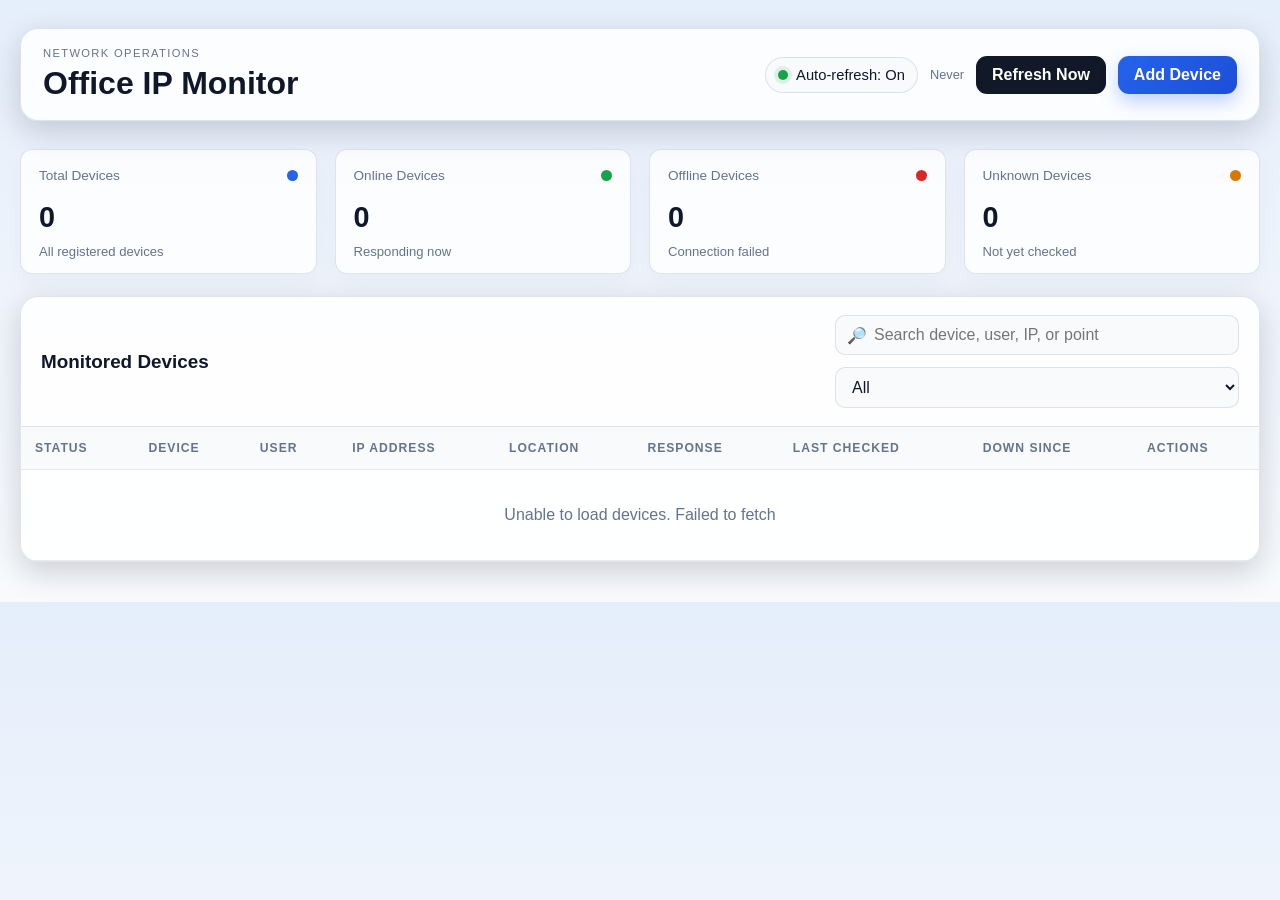
==== frontend/index.html @ e68c0219 "upload" ====
<!DOCTYPE html>
<html lang="en">
  <head>
    <meta charset="UTF-8" />
    <meta name="viewport" content="width=device-width, initial-scale=1.0" />
    <title>Office IP Monitor</title>
    <link rel="stylesheet" href="css/style.css" />
  </head>
  <body>
    <div class="app-shell">
      <header class="topbar">
        <div>
          <p class="eyebrow">Network Operations</p>
          <h1>Office IP Monitor</h1>
        </div>

        <div class="topbar-actions">
          <div class="status-inline" aria-live="polite">
            <span id="auto-refresh-indicator" class="dot"></span>
            <span>Auto-refresh: On</span>
          </div>
          <span class="meta" id="last-updated">Never</span>
          <button id="refresh-btn" class="secondary-button" type="button">Refresh Now</button>
          <button id="add-device-btn" class="button" type="button">Add Device</button>
        </div>
      </header>

      <section class="summary-grid" aria-label="Device summary dashboard">
        <article class="summary-card">
          <div class="summary-label">
            <span>Total Devices</span>
            <span class="chip" style="background: #2563eb"></span>
          </div>
          <p id="summary-total" class="summary-value">0</p>
          <p class="summary-subtext">All registered devices</p>
        </article>

        <article class="summary-card">
          <div class="summary-label">
            <span>Online Devices</span>
            <span class="chip" style="background: #16a34a"></span>
          </div>
          <p id="summary-online" class="summary-value">0</p>
          <p class="summary-subtext">Responding now</p>
        </article>

        <article class="summary-card">
          <div class="summary-label">
            <span>Offline Devices</span>
            <span class="chip" style="background: #dc2626"></span>
          </div>
          <p id="summary-offline" class="summary-value">0</p>
          <p class="summary-subtext">Connection failed</p>
        </article>

        <article class="summary-card">
          <div class="summary-label">
            <span>Unknown Devices</span>
            <span class="chip" style="background: #d97706"></span>
          </div>
          <p id="summary-unknown" class="summary-value">0</p>
          <p class="summary-subtext">Not yet checked</p>
        </article>
      </section>

      <div id="offline-alert" class="alert-banner" aria-live="assertive"></div>

      <section class="panel" aria-label="Monitored devices table">
        <div class="panel-header">
          <h2>Monitored Devices</h2>
          <div class="controls">
            <div class="search-wrap">
              <span class="icon">🔎</span>
              <input id="search-input" type="search" placeholder="Search device, user, IP, or point" aria-label="Search devices" />
            </div>
            <select id="status-filter" class="select-field" aria-label="Filter devices">
              <option value="all">All</option>
              <option value="online">Online</option>
              <option value="offline">Offline</option>
              <option value="unknown">Unknown</option>
            </select>
          </div>
        </div>

        <div class="table-wrap">
          <table>
            <thead>
              <tr>
                <th>Status</th>
                <th>Device</th>
                <th>User</th>
                <th>IP Address</th>
                <th>Location</th>
                <th>Response</th>
                <th>Last Checked</th>
                <th>Down Since</th>
                <th>Actions</th>
              </tr>
            </thead>
            <tbody id="device-table-body"></tbody>
          </table>
        </div>
      </section>
    </div>

    <div id="device-modal" class="modal-backdrop" aria-hidden="true">
      <div class="modal" role="dialog" aria-modal="true" aria-labelledby="device-modal-title">
        <div class="modal-header">
          <h3 id="device-modal-title">Add Device</h3>
          <button type="button" class="icon-button" data-close="device-modal" aria-label="Close modal">✕</button>
        </div>

        <form id="device-form">
          <div class="modal-body">
            <div class="form-grid">
              <div class="form-field">
                <label for="device-name">Device name</label>
                <input id="device-name" name="device_name" type="text" required />
              </div>
              <div class="form-field">
                <label for="user-name">User name</label>
                <input id="user-name" name="user_name" type="text" required />
              </div>
              <div class="form-field">
                <label for="ip-address">IP address</label>
                <input id="ip-address" name="ip_address" type="text" placeholder="192.168.1.10" required />
              </div>
              <div class="form-field">
                <label for="location">Location / Point</label>
                <input id="location" name="location_or_point" type="text" required />
              </div>
              <div class="form-field full">
                <label for="notes">Notes (optional)</label>
                <textarea id="notes" name="notes" placeholder="Optional notes about the device or branch"></textarea>
              </div>
              <div class="form-field full">
                <label class="checkbox-row">
                  <input id="is-active" name="is_active" type="checkbox" checked />
                  <span>Enable monitoring for this device</span>
                </label>
              </div>
            </div>
            <p id="form-status" class="form-status" aria-live="polite"></p>
          </div>

          <div class="modal-footer">
            <button id="cancel-device" type="button" class="ghost-button">Cancel</button>
            <button type="submit" class="button">Save Device</button>
          </div>
        </form>
      </div>
    </div>

    <div id="delete-confirm-modal" class="modal-backdrop" aria-hidden="true">
      <div class="modal" role="dialog" aria-modal="true" aria-labelledby="delete-title">
        <div class="modal-header">
          <h3 id="delete-title">Delete Device</h3>
          <button type="button" class="icon-button" data-close="delete-confirm-modal" aria-label="Close delete modal">✕</button>
        </div>

        <div class="modal-body">
          <p>Are you sure you want to remove <strong id="delete-device-name"></strong>?</p>
          <input id="delete-device-id" type="hidden" />
        </div>

        <div class="modal-footer">
          <button id="cancel-delete" type="button" class="ghost-button">Cancel</button>
          <button id="confirm-delete" type="button" class="button">Delete</button>
        </div>
      </div>
    </div>

    <script src="js/app.js"></script>
  </body>
</html>
---- frontend/css/style.css ----
:root {
  --bg: #0f172a;
  --bg-soft: #111827;
  --panel: #ffffff;
  --panel-alt: #f8fafc;
  --panel-dark: #111827;
  --panel-dark-soft: #1f2937;
  --primary: #2563eb;
  --primary-strong: #1d4ed8;
  --success: #16a34a;
  --success-soft: rgba(22, 163, 74, 0.14);
  --danger: #dc2626;
  --danger-soft: rgba(220, 38, 38, 0.12);
  --warning: #d97706;
  --warning-soft: rgba(217, 119, 6, 0.14);
  --muted: #64748b;
  --text: #0f172a;
  --text-light: #e2e8f0;
  --border: rgba(148, 163, 184, 0.28);
  --shadow: 0 10px 30px rgba(15, 23, 42, 0.18);
  --radius: 18px;
  --radius-md: 12px;
}

* {
  box-sizing: border-box;
}

html {
  scroll-behavior: smooth;
}

body {
  margin: 0;
  font-family: "Segoe UI", Tahoma, Geneva, Verdana, sans-serif;
  background: linear-gradient(180deg, #e5eefb 0%, #f8fafc 100%);
  color: var(--text);
}

button,
input,
select,
textarea {
  font: inherit;
}

button {
  cursor: pointer;
}

.app-shell {
  max-width: 1400px;
  margin: 0 auto;
  padding: 28px 20px 40px;
}

.topbar {
  display: flex;
  align-items: center;
  justify-content: space-between;
  gap: 16px;
  padding: 18px 22px;
  border: 1px solid var(--border);
  border-radius: var(--radius);
  background: rgba(255, 255, 255, 0.84);
  box-shadow: var(--shadow);
  backdrop-filter: blur(10px);
  margin-bottom: 28px;
}

.eyebrow {
  margin: 0 0 6px;
  letter-spacing: 0.12em;
  text-transform: uppercase;
  font-size: 0.7rem;
  color: var(--muted);
}

h1 {
  margin: 0;
  font-size: clamp(1.8rem, 2.5vw, 2.6rem);
}

.topbar-actions {
  display: flex;
  align-items: center;
  gap: 12px;
  flex-wrap: wrap;
}

.status-inline {
  display: inline-flex;
  align-items: center;
  gap: 8px;
  padding: 9px 12px;
  border-radius: 999px;
  background: #f8fafc;
  border: 1px solid var(--border);
  color: var(--text);
  font-size: 0.92rem;
}

.status-inline .dot {
  width: 10px;
  height: 10px;
  border-radius: 50%;
  background: var(--success);
  box-shadow: 0 0 0 4px rgba(22, 163, 74, 0.12);
}

.status-inline .dot.offline {
  background: var(--danger);
  box-shadow: 0 0 0 4px rgba(220, 38, 38, 0.12);
}

.status-inline .dot.unknown {
  background: var(--warning);
  box-shadow: 0 0 0 4px rgba(217, 119, 6, 0.12);
}

.button,
.secondary-button,
.icon-button,
.ghost-button {
  appearance: none;
  border: none;
  border-radius: 11px;
  padding: 10px 16px;
  font-weight: 600;
  transition: all 0.2s ease;
}

.button {
  background: linear-gradient(135deg, var(--primary) 0%, var(--primary-strong) 100%);
  color: white;
  box-shadow: 0 8px 18px rgba(37, 99, 235, 0.28);
}

.button:hover {
  transform: translateY(-1px);
}

.secondary-button {
  background: var(--panel-dark);
  color: white;
}

.ghost-button {
  background: transparent;
  border: 1px solid var(--border);
  color: var(--text);
}

.icon-button {
  padding: 8px 10px;
  background: transparent;
  border: 1px solid var(--border);
  color: var(--text);
}

.summary-grid {
  display: grid;
  grid-template-columns: repeat(4, minmax(180px, 1fr));
  gap: 18px;
  margin-bottom: 22px;
}

.summary-card {
  background: rgba(255, 255, 255, 0.8);
  border: 1px solid var(--border);
  border-radius: var(--radius-md);
  padding: 18px 18px 14px;
  box-shadow: 0 10px 20px rgba(148, 163, 184, 0.08);
}

.summary-label {
  display: flex;
  align-items: center;
  justify-content: space-between;
  color: var(--muted);
  font-size: 0.85rem;
  margin-bottom: 18px;
}

.summary-label .chip {
  width: 11px;
  height: 11px;
  border-radius: 50%;
  display: inline-block;
}

.summary-value {
  font-size: clamp(1.8rem, 2vw, 2.7rem);
  font-weight: 700;
  margin: 0;
}

.summary-subtext {
  margin: 10px 0 0;
  color: var(--muted);
  font-size: 0.82rem;
}

.alert-banner {
  display: none;
  align-items: center;
  gap: 10px;
  background: var(--danger-soft);
  border: 1px solid rgba(220, 38, 38, 0.25);
  color: #991b1b;
  padding: 12px 14px;
  border-radius: var(--radius-md);
  margin-bottom: 22px;
  font-weight: 600;
}

.alert-banner.show {
  display: flex;
}

.alert-badge {
  display: inline-flex;
  align-items: center;
  justify-content: center;
  width: 22px;
  height: 22px;
  border-radius: 50%;
  background: var(--danger);
  color: white;
  font-size: 0.8rem;
}

.panel {
  background: rgba(255, 255, 255, 0.88);
  border: 1px solid var(--border);
  border-radius: var(--radius);
  box-shadow: var(--shadow);
  overflow: hidden;
}

.panel-header {
  display: flex;
  align-items: center;
  justify-content: space-between;
  gap: 16px;
  padding: 18px 20px;
  border-bottom: 1px solid var(--border);
  flex-wrap: wrap;
}

.panel-header h2 {
  margin: 0;
  font-size: 1.18rem;
}

.controls {
  display: flex;
  flex-wrap: wrap;
  gap: 12px;
  align-items: center;
}

.search-wrap {
  position: relative;
  min-width: 220px;
  flex: 1 1 220px;
}

.search-wrap input {
  width: 100%;
  padding: 10px 12px 10px 38px;
  border-radius: 10px;
  border: 1px solid var(--border);
  background: #f8fafc;
  color: var(--text);
}

.search-wrap .icon {
  position: absolute;
  left: 12px;
  top: 50%;
  transform: translateY(-50%);
  color: var(--muted);
}

.select-field {
  min-width: 140px;
  padding: 10px 12px;
  border-radius: 10px;
  border: 1px solid var(--border);
  background: #f8fafc;
  color: var(--text);
}

.table-wrap {
  overflow-x: auto;
}

table {
  width: 100%;
  border-collapse: collapse;
  min-width: 980px;
}

th,
td {
  text-align: left;
  padding: 14px 14px;
  border-bottom: 1px solid rgba(148, 163, 184, 0.22);
  vertical-align: middle;
}

th {
  font-size: 0.76rem;
  letter-spacing: 0.08em;
  text-transform: uppercase;
  color: var(--muted);
  background: #f8fafc;
}

tbody tr {
  transition: background 0.2s ease;
}

tbody tr.offline-row {
  background: rgba(220, 38, 38, 0.04);
}

tbody tr:hover {
  background: rgba(148, 163, 184, 0.06);
}

.status-pill {
  display: inline-flex;
  align-items: center;
  gap: 7px;
  padding: 6px 10px;
  border-radius: 999px;
  font-size: 0.75rem;
  font-weight: 700;
  letter-spacing: 0.04em;
  text-transform: uppercase;
}

.status-pill.online {
  background: var(--success-soft);
  color: #166534;
}

.status-pill.offline {
  background: var(--danger-soft);
  color: #991b1b;
}

.status-pill.unknown {
  background: var(--warning-soft);
  color: #92400e;
}

.status-dot {
  width: 8px;
  height: 8px;
  border-radius: 50%;
  display: inline-block;
}

.status-dot.online {
  background: var(--success);
}

.status-dot.offline {
  background: var(--danger);
}

.status-dot.unknown {
  background: var(--warning);
}

.device-name {
  font-weight: 700;
}

.meta {
  color: var(--muted);
  font-size: 0.8rem;
}

.action-group {
  display: flex;
  align-items: center;
  gap: 8px;
  flex-wrap: wrap;
}

.action-group button {
  border: 1px solid var(--border);
  background: transparent;
  border-radius: 9px;
  padding: 7px 9px;
  color: var(--text);
  font-size: 0.8rem;
}

.action-group button.primary {
  background: rgba(37, 99, 235, 0.08);
  border-color: rgba(37, 99, 235, 0.2);
  color: var(--primary);
}

.action-group button.danger {
  border-color: rgba(220, 38, 38, 0.2);
  background: rgba(220, 38, 38, 0.06);
  color: var(--danger);
}

.empty-state {
  padding: 36px 18px;
  text-align: center;
  color: var(--muted);
}

.loading-state {
  padding: 24px 20px;
  color: var(--muted);
}

.modal-backdrop {
  display: none;
  position: fixed;
  inset: 0;
  background: rgba(15, 23, 42, 0.58);
  align-items: center;
  justify-content: center;
  padding: 20px;
  z-index: 30;
}

.modal-backdrop.open {
  display: flex;
}

.modal {
  width: min(560px, 100%);
  border: 1px solid var(--border);
  border-radius: 18px;
  background: white;
  box-shadow: 0 22px 60px rgba(15, 23, 42, 0.28);
  overflow: hidden;
}

.modal-header,
.modal-footer {
  display: flex;
  align-items: center;
  justify-content: space-between;
  gap: 12px;
  padding: 18px 20px;
}

.modal-header {
  border-bottom: 1px solid var(--border);
}

.modal-header h3 {
  margin: 0;
  font-size: 1.2rem;
}

.modal-body {
  padding: 18px 20px;
}

.form-grid {
  display: grid;
  grid-template-columns: repeat(2, minmax(0, 1fr));
  gap: 16px;
}

.form-field {
  display: flex;
  flex-direction: column;
  gap: 8px;
}

.form-field.full {
  grid-column: 1 / -1;
}

label {
  font-size: 0.82rem;
  font-weight: 600;
  color: var(--muted);
}

input,
select,
textarea {
  width: 100%;
  border: 1px solid var(--border);
  border-radius: 10px;
  background: #f8fafc;
  padding: 10px 12px;
  color: var(--text);
}

textarea {
  resize: vertical;
  min-height: 92px;
}

.checkbox-row {
  display: flex;
  align-items: center;
  gap: 10px;
  min-height: 44px;
}

.checkbox-row input {
  width: auto;
}

.form-status {
  min-height: 20px;
  color: var(--danger);
  font-size: 0.8rem;
}

@media (max-width: 720px) {
  .summary-grid {
    grid-template-columns: repeat(2, minmax(0, 1fr));
  }

  .topbar,
  .panel-header {
    align-items: flex-start;
  }

  .topbar,
  .panel-header,
  .controls {
    flex-direction: column;
  }

  .topbar-actions {
    width: 100%;
    justify-content: space-between;
  }

  .form-grid {
    grid-template-columns: 1fr;
  }
}

@media (max-width: 520px) {
  .app-shell {
    padding-left: 14px;
    padding-right: 14px;
  }

  .summary-grid {
    grid-template-columns: 1fr;
  }

  .button,
  .secondary-button,
  .ghost-button,
  .icon-button {
    width: 100%;
  }

  .topbar-actions {
    width: 100%;
  }

  .status-inline {
    width: 100%;
    justify-content: center;
  }
}
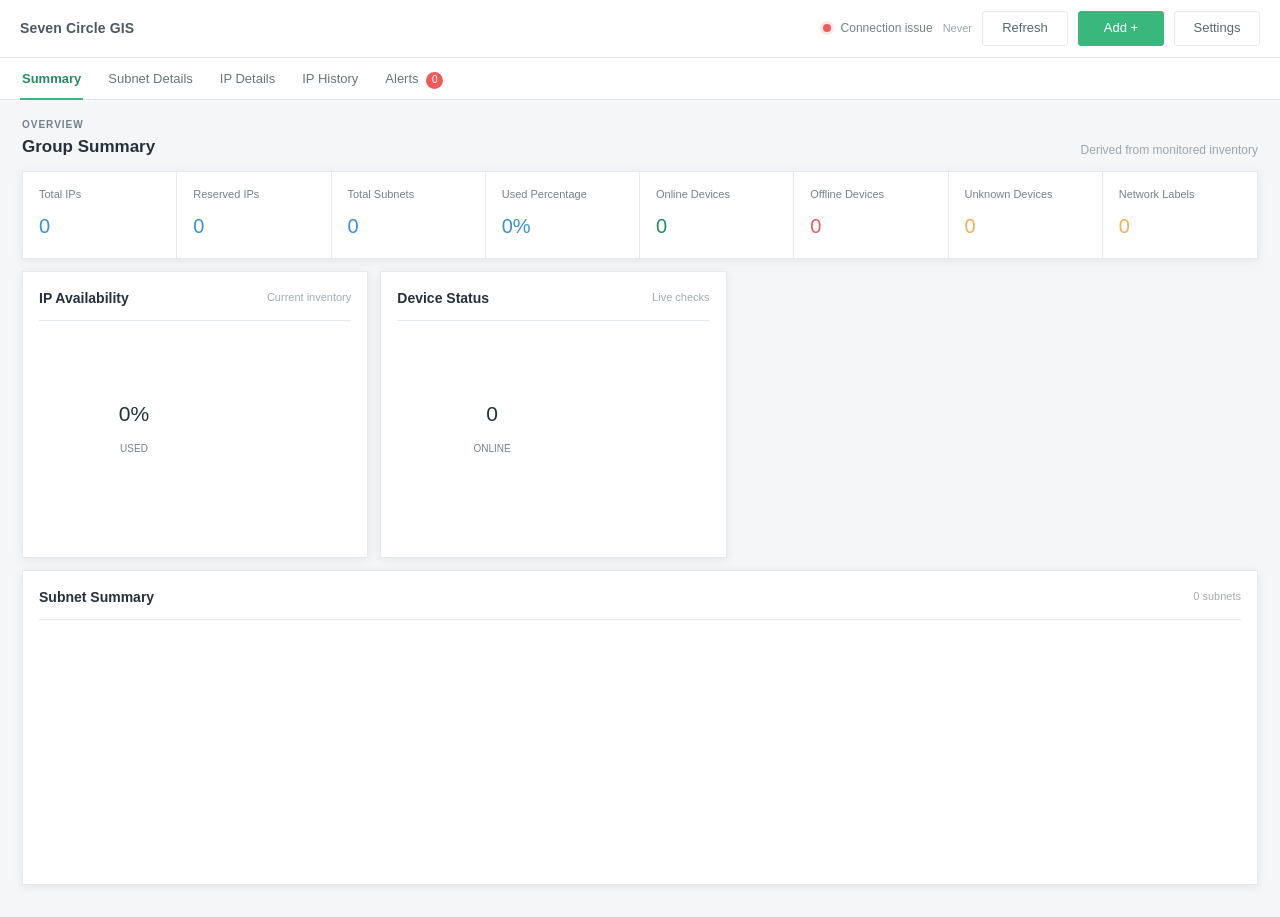
==== commit 8302a9b5: "upload" ====
--- a/frontend/index.html
+++ b/frontend/index.html
@@ -3,173 +3,26 @@
   <head>
     <meta charset="UTF-8" />
     <meta name="viewport" content="width=device-width, initial-scale=1.0" />
-    <title>Office IP Monitor</title>
+    <title>Seven Circle IPAM</title>
     <link rel="stylesheet" href="css/style.css" />
   </head>
   <body>
     <div class="app-shell">
       <header class="topbar">
-        <div>
-          <p class="eyebrow">Network Operations</p>
-          <h1>Office IP Monitor</h1>
-        </div>
-
-        <div class="topbar-actions">
-          <div class="status-inline" aria-live="polite">
-            <span id="auto-refresh-indicator" class="dot"></span>
-            <span>Auto-refresh: On</span>
-          </div>
-          <span class="meta" id="last-updated">Never</span>
-          <button id="refresh-btn" class="secondary-button" type="button">Refresh Now</button>
-          <button id="add-device-btn" class="button" type="button">Add Device</button>
-        </div>
+        <div class="brand-block"><h1>Seven Circle GIS</h1></div>
+        <div class="topbar-actions"><div class="live-status"><span id="auto-refresh-indicator" class="live-dot"></span><span id="connection-label">Live monitoring</span></div><span id="last-updated" class="last-updated">Never</span><button id="refresh-btn" class="top-button" type="button">Refresh</button><button id="add-device-btn" class="top-button top-button-primary" type="button">Add <span aria-hidden="true">+</span></button><button id="settings-btn" class="top-button" type="button">Settings</button></div>
       </header>
-
-      <section class="summary-grid" aria-label="Device summary dashboard">
-        <article class="summary-card">
-          <div class="summary-label">
-            <span>Total Devices</span>
-            <span class="chip" style="background: #2563eb"></span>
-          </div>
-          <p id="summary-total" class="summary-value">0</p>
-          <p class="summary-subtext">All registered devices</p>
-        </article>
-
-        <article class="summary-card">
-          <div class="summary-label">
-            <span>Online Devices</span>
-            <span class="chip" style="background: #16a34a"></span>
-          </div>
-          <p id="summary-online" class="summary-value">0</p>
-          <p class="summary-subtext">Responding now</p>
-        </article>
-
-        <article class="summary-card">
-          <div class="summary-label">
-            <span>Offline Devices</span>
-            <span class="chip" style="background: #dc2626"></span>
-          </div>
-          <p id="summary-offline" class="summary-value">0</p>
-          <p class="summary-subtext">Connection failed</p>
-        </article>
-
-        <article class="summary-card">
-          <div class="summary-label">
-            <span>Unknown Devices</span>
-            <span class="chip" style="background: #d97706"></span>
-          </div>
-          <p id="summary-unknown" class="summary-value">0</p>
-          <p class="summary-subtext">Not yet checked</p>
-        </article>
-      </section>
-
-      <div id="offline-alert" class="alert-banner" aria-live="assertive"></div>
-
-      <section class="panel" aria-label="Monitored devices table">
-        <div class="panel-header">
-          <h2>Monitored Devices</h2>
-          <div class="controls">
-            <div class="search-wrap">
-              <span class="icon">🔎</span>
-              <input id="search-input" type="search" placeholder="Search device, user, IP, or point" aria-label="Search devices" />
-            </div>
-            <select id="status-filter" class="select-field" aria-label="Filter devices">
-              <option value="all">All</option>
-              <option value="online">Online</option>
-              <option value="offline">Offline</option>
-              <option value="unknown">Unknown</option>
-            </select>
-          </div>
-        </div>
-
-        <div class="table-wrap">
-          <table>
-            <thead>
-              <tr>
-                <th>Status</th>
-                <th>Device</th>
-                <th>User</th>
-                <th>IP Address</th>
-                <th>Location</th>
-                <th>Response</th>
-                <th>Last Checked</th>
-                <th>Down Since</th>
-                <th>Actions</th>
-              </tr>
-            </thead>
-            <tbody id="device-table-body"></tbody>
-          </table>
-        </div>
-      </section>
+      <nav class="tabs" aria-label="IPAM sections"><button class="tab active" type="button" data-tab="summary">Summary</button><button class="tab" type="button" data-tab="subnets">Subnet Details</button><button class="tab" type="button" data-tab="ips">IP Details</button><button class="tab" type="button" data-tab="history">IP History</button><button class="tab" type="button" data-tab="alerts">Alerts <span id="alert-count" class="tab-count">0</span></button></nav>
+      <main>
+        <section id="summary-view" class="view active-view"><div class="section-heading"><div><p class="eyebrow">Overview</p><h2>Group Summary</h2></div><span class="section-note">Derived from monitored inventory</span></div><div class="metric-grid"><article class="metric-card"><span>Total IPs</span><strong id="summary-total">0</strong></article><article class="metric-card"><span>Reserved IPs</span><strong id="summary-reserved">0</strong></article><article class="metric-card"><span>Total Subnets</span><strong id="summary-subnets">0</strong></article><article class="metric-card"><span>Used Percentage</span><strong id="summary-used">0%</strong></article><article class="metric-card"><span>Online Devices</span><strong id="summary-online">0</strong></article><article class="metric-card"><span>Offline Devices</span><strong id="summary-offline">0</strong></article><article class="metric-card"><span>Unknown Devices</span><strong id="summary-unknown">0</strong></article><article class="metric-card"><span>Network Labels</span><strong id="summary-labels">0</strong></article></div><div class="analytics-grid"><article class="panel chart-panel"><div class="panel-title"><h3>IP Availability</h3><span>Current inventory</span></div><div class="donut-wrap"><div id="availability-chart" class="donut"><div class="donut-hole"><strong id="availability-used">0%</strong><span>used</span></div></div><div id="availability-legend" class="legend"></div></div></article><article class="panel chart-panel"><div class="panel-title"><h3>Device Status</h3><span>Live checks</span></div><div class="donut-wrap"><div id="status-chart" class="donut"><div class="donut-hole"><strong id="status-online">0</strong><span>online</span></div></div><div id="status-legend" class="legend"></div></div></article><article class="panel chart-panel chart-wide"><div class="panel-title"><h3>Subnet Summary</h3><span id="subnet-count-label">0 subnets</span></div><div id="subnet-chart" class="bar-chart"></div></article></div></section>
+        <section id="subnets-view" class="view"><div class="section-heading"><div><p class="eyebrow">Address space</p><h2>Subnet Details</h2></div><button class="small-button" type="button" data-tab="ips">View IP details</button></div><div id="subnet-table" class="panel table-panel"></div></section>
+        <section id="ips-view" class="view"><div class="section-heading"><div><p class="eyebrow">Inventory</p><h2>IP Details</h2></div><div class="view-controls"><input id="ip-search" class="compact-input" type="search" placeholder="Search IP, user, location" /><select id="ip-status-filter" class="compact-input"><option value="all">All statuses</option><option value="online">Online</option><option value="offline">Offline</option><option value="unknown">Unknown</option></select></div></div><div id="ip-table" class="panel table-panel"></div></section>
+        <section id="history-view" class="view"><div class="section-heading"><div><p class="eyebrow">Activity</p><h2>IP History</h2></div><span class="section-note">Status changes captured in this session</span></div><div id="history-table" class="panel table-panel"></div></section>
+        <section id="alerts-view" class="view"><div class="section-heading"><div><p class="eyebrow">Attention required</p><h2>Alerts</h2></div><span id="alert-summary" class="section-note">No active alerts</span></div><div id="alerts-table" class="panel table-panel"></div></section>
+      </main>
     </div>
-
-    <div id="device-modal" class="modal-backdrop" aria-hidden="true">
-      <div class="modal" role="dialog" aria-modal="true" aria-labelledby="device-modal-title">
-        <div class="modal-header">
-          <h3 id="device-modal-title">Add Device</h3>
-          <button type="button" class="icon-button" data-close="device-modal" aria-label="Close modal">✕</button>
-        </div>
-
-        <form id="device-form">
-          <div class="modal-body">
-            <div class="form-grid">
-              <div class="form-field">
-                <label for="device-name">Device name</label>
-                <input id="device-name" name="device_name" type="text" required />
-              </div>
-              <div class="form-field">
-                <label for="user-name">User name</label>
-                <input id="user-name" name="user_name" type="text" required />
-              </div>
-              <div class="form-field">
-                <label for="ip-address">IP address</label>
-                <input id="ip-address" name="ip_address" type="text" placeholder="192.168.1.10" required />
-              </div>
-              <div class="form-field">
-                <label for="location">Location / Point</label>
-                <input id="location" name="location_or_point" type="text" required />
-              </div>
-              <div class="form-field full">
-                <label for="notes">Notes (optional)</label>
-                <textarea id="notes" name="notes" placeholder="Optional notes about the device or branch"></textarea>
-              </div>
-              <div class="form-field full">
-                <label class="checkbox-row">
-                  <input id="is-active" name="is_active" type="checkbox" checked />
-                  <span>Enable monitoring for this device</span>
-                </label>
-              </div>
-            </div>
-            <p id="form-status" class="form-status" aria-live="polite"></p>
-          </div>
-
-          <div class="modal-footer">
-            <button id="cancel-device" type="button" class="ghost-button">Cancel</button>
-            <button type="submit" class="button">Save Device</button>
-          </div>
-        </form>
-      </div>
-    </div>
-
-    <div id="delete-confirm-modal" class="modal-backdrop" aria-hidden="true">
-      <div class="modal" role="dialog" aria-modal="true" aria-labelledby="delete-title">
-        <div class="modal-header">
-          <h3 id="delete-title">Delete Device</h3>
-          <button type="button" class="icon-button" data-close="delete-confirm-modal" aria-label="Close delete modal">✕</button>
-        </div>
-
-        <div class="modal-body">
-          <p>Are you sure you want to remove <strong id="delete-device-name"></strong>?</p>
-          <input id="delete-device-id" type="hidden" />
-        </div>
-
-        <div class="modal-footer">
-          <button id="cancel-delete" type="button" class="ghost-button">Cancel</button>
-          <button id="confirm-delete" type="button" class="button">Delete</button>
-        </div>
-      </div>
-    </div>
-
+    <div id="device-modal" class="modal-backdrop" aria-hidden="true"><div class="modal" role="dialog" aria-modal="true" aria-labelledby="device-modal-title"><div class="modal-header"><h3 id="device-modal-title">Add Device</h3><button type="button" class="icon-button" data-close="device-modal" aria-label="Close modal">x</button></div><form id="device-form"><div class="modal-body"><div class="form-grid"><div class="form-field"><label for="device-name">Device name</label><input id="device-name" type="text" required /></div><div class="form-field"><label for="user-name">User name</label><input id="user-name" type="text" required /></div><div class="form-field"><label for="ip-address">IP address or label</label><input id="ip-address" type="text" required /></div><div class="form-field"><label for="location">Location / Point</label><input id="location" type="text" required /></div><div class="form-field full"><label for="notes">Notes</label><textarea id="notes"></textarea></div><div class="form-field full"><label class="checkbox-row"><input id="is-active" type="checkbox" checked /><span>Enable monitoring for this device</span></label></div></div><p id="form-status" class="form-status" aria-live="polite"></p></div><div class="modal-footer"><button id="cancel-device" type="button" class="ghost-button">Cancel</button><button type="submit" class="button">Save Device</button></div></form></div></div>
+    <div id="delete-confirm-modal" class="modal-backdrop" aria-hidden="true"><div class="modal" role="dialog" aria-modal="true"><div class="modal-header"><h3>Delete Device</h3><button type="button" class="icon-button" data-close="delete-confirm-modal" aria-label="Close modal">x</button></div><div class="modal-body"><p>Remove <strong id="delete-device-name"></strong> from inventory?</p><input id="delete-device-id" type="hidden" /></div><div class="modal-footer"><button id="cancel-delete" type="button" class="ghost-button">Cancel</button><button id="confirm-delete" type="button" class="button">Delete</button></div></div></div>
     <script src="js/app.js"></script>
   </body>
-</html>
+</html>
--- a/frontend/css/style.css
+++ b/frontend/css/style.css
@@ -1,579 +1,24 @@
-:root {
-  --bg: #0f172a;
-  --bg-soft: #111827;
-  --panel: #ffffff;
-  --panel-alt: #f8fafc;
-  --panel-dark: #111827;
-  --panel-dark-soft: #1f2937;
-  --primary: #2563eb;
-  --primary-strong: #1d4ed8;
-  --success: #16a34a;
-  --success-soft: rgba(22, 163, 74, 0.14);
-  --danger: #dc2626;
-  --danger-soft: rgba(220, 38, 38, 0.12);
-  --warning: #d97706;
-  --warning-soft: rgba(217, 119, 6, 0.14);
-  --muted: #64748b;
-  --text: #0f172a;
-  --text-light: #e2e8f0;
-  --border: rgba(148, 163, 184, 0.28);
-  --shadow: 0 10px 30px rgba(15, 23, 42, 0.18);
-  --radius: 18px;
-  --radius-md: 12px;
-}
-
-* {
-  box-sizing: border-box;
-}
-
-html {
-  scroll-behavior: smooth;
-}
-
-body {
-  margin: 0;
-  font-family: "Segoe UI", Tahoma, Geneva, Verdana, sans-serif;
-  background: linear-gradient(180deg, #e5eefb 0%, #f8fafc 100%);
-  color: var(--text);
-}
-
-button,
-input,
-select,
-textarea {
-  font: inherit;
-}
-
-button {
-  cursor: pointer;
-}
-
-.app-shell {
-  max-width: 1400px;
-  margin: 0 auto;
-  padding: 28px 20px 40px;
-}
-
-.topbar {
-  display: flex;
-  align-items: center;
-  justify-content: space-between;
-  gap: 16px;
-  padding: 18px 22px;
-  border: 1px solid var(--border);
-  border-radius: var(--radius);
-  background: rgba(255, 255, 255, 0.84);
-  box-shadow: var(--shadow);
-  backdrop-filter: blur(10px);
-  margin-bottom: 28px;
-}
-
-.eyebrow {
-  margin: 0 0 6px;
-  letter-spacing: 0.12em;
-  text-transform: uppercase;
-  font-size: 0.7rem;
-  color: var(--muted);
-}
-
-h1 {
-  margin: 0;
-  font-size: clamp(1.8rem, 2.5vw, 2.6rem);
-}
-
-.topbar-actions {
-  display: flex;
-  align-items: center;
-  gap: 12px;
-  flex-wrap: wrap;
-}
-
-.status-inline {
-  display: inline-flex;
-  align-items: center;
-  gap: 8px;
-  padding: 9px 12px;
-  border-radius: 999px;
-  background: #f8fafc;
-  border: 1px solid var(--border);
-  color: var(--text);
-  font-size: 0.92rem;
-}
-
-.status-inline .dot {
-  width: 10px;
-  height: 10px;
-  border-radius: 50%;
-  background: var(--success);
-  box-shadow: 0 0 0 4px rgba(22, 163, 74, 0.12);
-}
-
-.status-inline .dot.offline {
-  background: var(--danger);
-  box-shadow: 0 0 0 4px rgba(220, 38, 38, 0.12);
-}
-
-.status-inline .dot.unknown {
-  background: var(--warning);
-  box-shadow: 0 0 0 4px rgba(217, 119, 6, 0.12);
-}
-
-.button,
-.secondary-button,
-.icon-button,
-.ghost-button {
-  appearance: none;
-  border: none;
-  border-radius: 11px;
-  padding: 10px 16px;
-  font-weight: 600;
-  transition: all 0.2s ease;
-}
-
-.button {
-  background: linear-gradient(135deg, var(--primary) 0%, var(--primary-strong) 100%);
-  color: white;
-  box-shadow: 0 8px 18px rgba(37, 99, 235, 0.28);
-}
-
-.button:hover {
-  transform: translateY(-1px);
-}
-
-.secondary-button {
-  background: var(--panel-dark);
-  color: white;
-}
-
-.ghost-button {
-  background: transparent;
-  border: 1px solid var(--border);
-  color: var(--text);
-}
-
-.icon-button {
-  padding: 8px 10px;
-  background: transparent;
-  border: 1px solid var(--border);
-  color: var(--text);
-}
-
-.summary-grid {
-  display: grid;
-  grid-template-columns: repeat(4, minmax(180px, 1fr));
-  gap: 18px;
-  margin-bottom: 22px;
-}
-
-.summary-card {
-  background: rgba(255, 255, 255, 0.8);
-  border: 1px solid var(--border);
-  border-radius: var(--radius-md);
-  padding: 18px 18px 14px;
-  box-shadow: 0 10px 20px rgba(148, 163, 184, 0.08);
-}
-
-.summary-label {
-  display: flex;
-  align-items: center;
-  justify-content: space-between;
-  color: var(--muted);
-  font-size: 0.85rem;
-  margin-bottom: 18px;
-}
-
-.summary-label .chip {
-  width: 11px;
-  height: 11px;
-  border-radius: 50%;
-  display: inline-block;
-}
-
-.summary-value {
-  font-size: clamp(1.8rem, 2vw, 2.7rem);
-  font-weight: 700;
-  margin: 0;
-}
-
-.summary-subtext {
-  margin: 10px 0 0;
-  color: var(--muted);
-  font-size: 0.82rem;
-}
-
-.alert-banner {
-  display: none;
-  align-items: center;
-  gap: 10px;
-  background: var(--danger-soft);
-  border: 1px solid rgba(220, 38, 38, 0.25);
-  color: #991b1b;
-  padding: 12px 14px;
-  border-radius: var(--radius-md);
-  margin-bottom: 22px;
-  font-weight: 600;
-}
-
-.alert-banner.show {
-  display: flex;
-}
-
-.alert-badge {
-  display: inline-flex;
-  align-items: center;
-  justify-content: center;
-  width: 22px;
-  height: 22px;
-  border-radius: 50%;
-  background: var(--danger);
-  color: white;
-  font-size: 0.8rem;
-}
-
-.panel {
-  background: rgba(255, 255, 255, 0.88);
-  border: 1px solid var(--border);
-  border-radius: var(--radius);
-  box-shadow: var(--shadow);
-  overflow: hidden;
-}
-
-.panel-header {
-  display: flex;
-  align-items: center;
-  justify-content: space-between;
-  gap: 16px;
-  padding: 18px 20px;
-  border-bottom: 1px solid var(--border);
-  flex-wrap: wrap;
-}
-
-.panel-header h2 {
-  margin: 0;
-  font-size: 1.18rem;
-}
-
-.controls {
-  display: flex;
-  flex-wrap: wrap;
-  gap: 12px;
-  align-items: center;
-}
-
-.search-wrap {
-  position: relative;
-  min-width: 220px;
-  flex: 1 1 220px;
-}
-
-.search-wrap input {
-  width: 100%;
-  padding: 10px 12px 10px 38px;
-  border-radius: 10px;
-  border: 1px solid var(--border);
-  background: #f8fafc;
-  color: var(--text);
-}
-
-.search-wrap .icon {
-  position: absolute;
-  left: 12px;
-  top: 50%;
-  transform: translateY(-50%);
-  color: var(--muted);
-}
-
-.select-field {
-  min-width: 140px;
-  padding: 10px 12px;
-  border-radius: 10px;
-  border: 1px solid var(--border);
-  background: #f8fafc;
-  color: var(--text);
-}
-
-.table-wrap {
-  overflow-x: auto;
-}
-
-table {
-  width: 100%;
-  border-collapse: collapse;
-  min-width: 980px;
-}
-
-th,
-td {
-  text-align: left;
-  padding: 14px 14px;
-  border-bottom: 1px solid rgba(148, 163, 184, 0.22);
-  vertical-align: middle;
-}
-
-th {
-  font-size: 0.76rem;
-  letter-spacing: 0.08em;
-  text-transform: uppercase;
-  color: var(--muted);
-  background: #f8fafc;
-}
-
-tbody tr {
-  transition: background 0.2s ease;
-}
-
-tbody tr.offline-row {
-  background: rgba(220, 38, 38, 0.04);
-}
-
-tbody tr:hover {
-  background: rgba(148, 163, 184, 0.06);
-}
-
-.status-pill {
-  display: inline-flex;
-  align-items: center;
-  gap: 7px;
-  padding: 6px 10px;
-  border-radius: 999px;
-  font-size: 0.75rem;
-  font-weight: 700;
-  letter-spacing: 0.04em;
-  text-transform: uppercase;
-}
-
-.status-pill.online {
-  background: var(--success-soft);
-  color: #166534;
-}
-
-.status-pill.offline {
-  background: var(--danger-soft);
-  color: #991b1b;
-}
-
-.status-pill.unknown {
-  background: var(--warning-soft);
-  color: #92400e;
-}
-
-.status-dot {
-  width: 8px;
-  height: 8px;
-  border-radius: 50%;
-  display: inline-block;
-}
-
-.status-dot.online {
-  background: var(--success);
-}
-
-.status-dot.offline {
-  background: var(--danger);
-}
-
-.status-dot.unknown {
-  background: var(--warning);
-}
-
-.device-name {
-  font-weight: 700;
-}
-
-.meta {
-  color: var(--muted);
-  font-size: 0.8rem;
-}
-
-.action-group {
-  display: flex;
-  align-items: center;
-  gap: 8px;
-  flex-wrap: wrap;
-}
-
-.action-group button {
-  border: 1px solid var(--border);
-  background: transparent;
-  border-radius: 9px;
-  padding: 7px 9px;
-  color: var(--text);
-  font-size: 0.8rem;
-}
-
-.action-group button.primary {
-  background: rgba(37, 99, 235, 0.08);
-  border-color: rgba(37, 99, 235, 0.2);
-  color: var(--primary);
-}
-
-.action-group button.danger {
-  border-color: rgba(220, 38, 38, 0.2);
-  background: rgba(220, 38, 38, 0.06);
-  color: var(--danger);
-}
-
-.empty-state {
-  padding: 36px 18px;
-  text-align: center;
-  color: var(--muted);
-}
-
-.loading-state {
-  padding: 24px 20px;
-  color: var(--muted);
-}
-
-.modal-backdrop {
-  display: none;
-  position: fixed;
-  inset: 0;
-  background: rgba(15, 23, 42, 0.58);
-  align-items: center;
-  justify-content: center;
-  padding: 20px;
-  z-index: 30;
-}
-
-.modal-backdrop.open {
-  display: flex;
-}
-
-.modal {
-  width: min(560px, 100%);
-  border: 1px solid var(--border);
-  border-radius: 18px;
-  background: white;
-  box-shadow: 0 22px 60px rgba(15, 23, 42, 0.28);
-  overflow: hidden;
-}
-
-.modal-header,
-.modal-footer {
-  display: flex;
-  align-items: center;
-  justify-content: space-between;
-  gap: 12px;
-  padding: 18px 20px;
-}
-
-.modal-header {
-  border-bottom: 1px solid var(--border);
-}
-
-.modal-header h3 {
-  margin: 0;
-  font-size: 1.2rem;
-}
-
-.modal-body {
-  padding: 18px 20px;
-}
-
-.form-grid {
-  display: grid;
-  grid-template-columns: repeat(2, minmax(0, 1fr));
-  gap: 16px;
-}
-
-.form-field {
-  display: flex;
-  flex-direction: column;
-  gap: 8px;
-}
-
-.form-field.full {
-  grid-column: 1 / -1;
-}
-
-label {
-  font-size: 0.82rem;
-  font-weight: 600;
-  color: var(--muted);
-}
-
-input,
-select,
-textarea {
-  width: 100%;
-  border: 1px solid var(--border);
-  border-radius: 10px;
-  background: #f8fafc;
-  padding: 10px 12px;
-  color: var(--text);
-}
-
-textarea {
-  resize: vertical;
-  min-height: 92px;
-}
-
-.checkbox-row {
-  display: flex;
-  align-items: center;
-  gap: 10px;
-  min-height: 44px;
-}
-
-.checkbox-row input {
-  width: auto;
-}
-
-.form-status {
-  min-height: 20px;
-  color: var(--danger);
-  font-size: 0.8rem;
-}
-
-@media (max-width: 720px) {
-  .summary-grid {
-    grid-template-columns: repeat(2, minmax(0, 1fr));
-  }
-
-  .topbar,
-  .panel-header {
-    align-items: flex-start;
-  }
-
-  .topbar,
-  .panel-header,
-  .controls {
-    flex-direction: column;
-  }
-
-  .topbar-actions {
-    width: 100%;
-    justify-content: space-between;
-  }
-
-  .form-grid {
-    grid-template-columns: 1fr;
-  }
-}
-
-@media (max-width: 520px) {
-  .app-shell {
-    padding-left: 14px;
-    padding-right: 14px;
-  }
-
-  .summary-grid {
-    grid-template-columns: 1fr;
-  }
-
-  .button,
-  .secondary-button,
-  .ghost-button,
-  .icon-button {
-    width: 100%;
-  }
-
-  .topbar-actions {
-    width: 100%;
-  }
-
-  .status-inline {
-    width: 100%;
-    justify-content: center;
-  }
-}
+:root { --ink: #24313d; --muted: #73808b; --line: #e5eaee; --surface: #fff; --canvas: #f4f6f7; --green: #39b77d; --green-dark: #248d60; --red: #ef5b5b; --amber: #f4ae58; --blue: #3b91d4; --shadow: 0 2px 10px rgba(35, 49, 61, .07); }
+* { box-sizing: border-box; }
+html { background: var(--canvas); }
+body { margin: 0; color: var(--ink); background: var(--canvas); font: 13px/1.45 "Segoe UI", Tahoma, sans-serif; }
+button, input, select, textarea { font: inherit; } button { cursor: pointer; }
+.app-shell { min-height: 100vh; }
+.topbar { height: 58px; padding: 0 20px; display: flex; align-items: center; justify-content: space-between; background: #fff; border-bottom: 1px solid var(--line); box-shadow: 0 1px 8px rgba(30, 48, 60, .08); }
+.brand-block h1 { margin: 0; color: #4c5963; font-size: 14px; font-weight: 600; letter-spacing: .01em; } .eyebrow { margin: 0 0 2px; color: var(--muted); font-size: 10px; font-weight: 700; letter-spacing: .1em; text-transform: uppercase; } .topbar .eyebrow { display: none; }
+.topbar-actions, .live-status, .view-controls, .row-actions { display: flex; align-items: center; gap: 10px; } .live-status { color: var(--muted); font-size: 12px; } .live-dot { width: 8px; height: 8px; border-radius: 50%; background: var(--green); box-shadow: 0 0 0 3px rgba(57,183,125,.15); } .live-dot.offline { background: var(--red); box-shadow: 0 0 0 3px rgba(239,91,91,.15); } .last-updated { color: #9aa5ad; font-size: 11px; }
+.top-button { min-width: 86px; padding: 7px 14px; border: 1px solid var(--line); border-radius: 3px; color: #596771; background: #fff; } .top-button:hover, .small-button:hover, .text-button:hover { border-color: var(--green); color: var(--green-dark); } .top-button-primary { color: #fff; border-color: var(--green); background: var(--green); } .top-button-primary:hover { color: #fff; background: var(--green-dark); }
+.tabs { display: flex; min-height: 42px; padding: 0 20px; gap: 23px; background: #fff; border-bottom: 1px solid var(--line); } .tab { position: relative; padding: 12px 2px 10px; border: 0; color: #687680; background: transparent; } .tab.active { color: var(--green-dark); font-weight: 600; } .tab.active::after { position: absolute; right: 0; bottom: -1px; left: 0; height: 2px; background: var(--green); content: ""; } .tab-count { display: inline-grid; place-items: center; min-width: 17px; height: 17px; margin-left: 4px; padding: 0 4px; border-radius: 9px; color: #fff; background: var(--red); font-size: 10px; }
+main { padding: 18px 22px 32px; } .view { display: none; max-width: 1500px; margin: 0 auto; } .active-view { display: block; animation: reveal .2s ease-out; } @keyframes reveal { from { opacity: .4; transform: translateY(3px); } to { opacity: 1; transform: none; } }
+.section-heading { display: flex; align-items: end; justify-content: space-between; gap: 14px; margin: 0 0 12px; } .section-heading h2 { margin: 0; font-size: 17px; font-weight: 600; } .section-note { color: #9aa5ad; font-size: 12px; }
+.metric-grid { display: grid; grid-template-columns: repeat(8, minmax(100px, 1fr)); border: 1px solid var(--line); background: var(--surface); box-shadow: var(--shadow); } .metric-card { min-height: 86px; padding: 15px 16px; border-right: 1px solid var(--line); } .metric-card:last-child { border-right: 0; } .metric-card span { display: block; margin-bottom: 9px; color: var(--muted); font-size: 11px; } .metric-card strong { color: var(--blue); font-size: 20px; font-weight: 500; } .metric-card:nth-child(5) strong { color: var(--green-dark); } .metric-card:nth-child(6) strong { color: var(--red); } .metric-card:nth-child(7) strong, .metric-card:nth-child(8) strong { color: var(--amber); }
+.analytics-grid { display: grid; grid-template-columns: 1fr 1fr 1.5fr; gap: 12px; margin-top: 12px; } .panel { border: 1px solid var(--line); background: var(--surface); box-shadow: var(--shadow); } .chart-panel { min-height: 287px; padding: 16px; } .panel-title { display: flex; align-items: center; justify-content: space-between; padding-bottom: 12px; border-bottom: 1px solid var(--line); } .panel-title h3 { margin: 0; font-size: 14px; font-weight: 600; } .panel-title span { color: #a0aab1; font-size: 11px; }
+.donut-wrap { display: flex; align-items: center; justify-content: center; gap: 24px; min-height: 218px; } .donut { display: grid; place-items: center; width: 155px; height: 155px; border-radius: 50%; transform: rotate(-90deg); } .donut-hole { display: grid; place-items: center; width: 92px; height: 92px; border-radius: 50%; background: #fff; transform: rotate(90deg); } .donut-hole strong { color: var(--ink); font-size: 21px; font-weight: 500; } .donut-hole span { margin-top: -22px; color: var(--muted); font-size: 10px; text-transform: uppercase; } .legend { display: grid; gap: 9px; min-width: 100px; color: var(--muted); font-size: 11px; } .legend span { display: grid; grid-template-columns: 10px 1fr auto; align-items: center; gap: 6px; } .legend i { width: 8px; height: 8px; border-radius: 50%; } .legend b { color: var(--ink); font-weight: 600; }
+.chart-wide { grid-column: 1 / -1; min-height: 315px; } .bar-chart { display: grid; gap: 8px; padding: 16px 5px; } .bar-row { display: grid; grid-template-columns: 125px 1fr 68px; align-items: center; gap: 10px; color: var(--muted); font-size: 11px; } .bar-track { height: 16px; overflow: hidden; background: #f1f3f4; } .bar-track i { display: flex; align-items: center; justify-content: flex-end; min-width: 4px; height: 100%; padding-right: 5px; background: var(--amber); color: #7a4e1f; font-style: normal; } .bar-track b { font-size: 10px; font-weight: 600; } .bar-row small { color: var(--green-dark); }
+.small-button, .ghost-button { padding: 7px 12px; border: 1px solid var(--line); border-radius: 3px; color: #687680; background: #fff; } .compact-input { min-width: 155px; padding: 8px 10px; border: 1px solid var(--line); border-radius: 3px; color: var(--ink); background: #fff; outline: none; } .compact-input:focus, input:focus, textarea:focus { border-color: var(--green); box-shadow: 0 0 0 2px rgba(57,183,125,.12); outline: none; }
+.table-panel { overflow: hidden; } .table-scroll { overflow-x: auto; } table { width: 100%; min-width: 760px; border-collapse: collapse; } th, td { padding: 12px 14px; border-bottom: 1px solid var(--line); text-align: left; white-space: nowrap; } th { color: #7f8a92; background: #fafbfb; font-size: 10px; font-weight: 700; letter-spacing: .06em; text-transform: uppercase; } td { color: #53616c; font-size: 12px; } tbody tr:hover { background: #fbfdfc; }
+.status-pill { display: inline-flex; align-items: center; gap: 5px; padding: 4px 7px; border-radius: 3px; font-size: 10px; font-weight: 600; text-transform: uppercase; } .status-pill.online { color: #14754d; background: #e9f8f0; } .status-pill.offline { color: #a83d3d; background: #fdecec; } .status-pill.unknown { color: #95611e; background: #fff4e3; } .status-dot { width: 6px; height: 6px; border-radius: 50%; } .status-dot.online { background: var(--green); } .status-dot.offline { background: var(--red); } .status-dot.unknown { background: var(--amber); } .text-online { color: var(--green-dark); } .text-offline { color: var(--red); } .mono { color: #3d718f; font-family: Consolas, monospace; } .mini-progress { display: inline-block; width: 74px; height: 6px; margin-right: 7px; overflow: hidden; vertical-align: middle; background: #edf0f1; } .mini-progress i { display: block; height: 100%; background: var(--amber); }
+.text-button { padding: 3px 5px; border: 0; color: var(--green-dark); background: transparent; font-size: 11px; } .text-button.danger { color: var(--red); } .alert-severity { padding: 4px 7px; border-radius: 3px; color: #a83d3d; background: #fdecec; font-size: 10px; font-weight: 600; text-transform: uppercase; } .empty-state, .loading-state { padding: 34px; color: var(--muted); text-align: center; }
+.modal-backdrop { display: none; position: fixed; inset: 0; z-index: 30; align-items: center; justify-content: center; padding: 20px; background: rgba(36,49,61,.45); } .modal-backdrop.open { display: flex; } .modal { width: min(560px,100%); overflow: hidden; border: 1px solid var(--line); border-radius: 4px; background: #fff; box-shadow: 0 18px 60px rgba(0,0,0,.2); } .modal-header,.modal-footer { display: flex; align-items: center; justify-content: space-between; padding: 15px 18px; border-bottom: 1px solid var(--line); } .modal-footer { justify-content: flex-end; gap: 8px; border-top: 1px solid var(--line); border-bottom: 0; } .modal-header h3 { margin: 0; font-size: 15px; } .modal-body { padding: 18px; } .form-grid { display: grid; grid-template-columns: 1fr 1fr; gap: 14px; } .form-field { display: flex; flex-direction: column; gap: 6px; } .form-field.full { grid-column: 1 / -1; } label { color: var(--muted); font-size: 11px; font-weight: 600; } input, textarea { width: 100%; padding: 9px 10px; border: 1px solid var(--line); border-radius: 3px; background: #fff; color: var(--ink); } textarea { min-height: 78px; resize: vertical; } .checkbox-row { display: flex; align-items: center; gap: 8px; } .checkbox-row input { width: auto; } .form-status { color: var(--red); } .icon-button { border: 0; color: var(--muted); background: transparent; font-size: 16px; } .button { padding: 8px 14px; border: 1px solid var(--green); border-radius: 3px; color: #fff; background: var(--green); } .button:disabled,.top-button:disabled { cursor: wait; opacity: .6; }
+@media (max-width: 1050px) { .metric-grid { grid-template-columns: repeat(4, 1fr); } .metric-card:nth-child(4) { border-right: 0; } .analytics-grid { grid-template-columns: 1fr 1fr; } .chart-wide { grid-column: 1 / -1; } }
+@media (max-width: 700px) { .topbar { height: auto; align-items: flex-start; flex-direction: column; padding: 14px; } .topbar-actions { width: 100%; flex-wrap: wrap; } .tabs { overflow-x: auto; padding: 0 14px; gap: 18px; } .tab { flex: 0 0 auto; } main { padding: 14px; } .section-heading { align-items: flex-start; flex-direction: column; } .metric-grid { grid-template-columns: repeat(2, 1fr); } .metric-card:nth-child(2n) { border-right: 0; } .analytics-grid { grid-template-columns: 1fr; } .chart-wide { grid-column: auto; } .donut-wrap { gap: 12px; } .bar-row { grid-template-columns: 92px 1fr 50px; } .view-controls { width: 100%; } .compact-input { min-width: 0; flex: 1; } .form-grid { grid-template-columns: 1fr; } .form-field.full { grid-column: auto; } }
